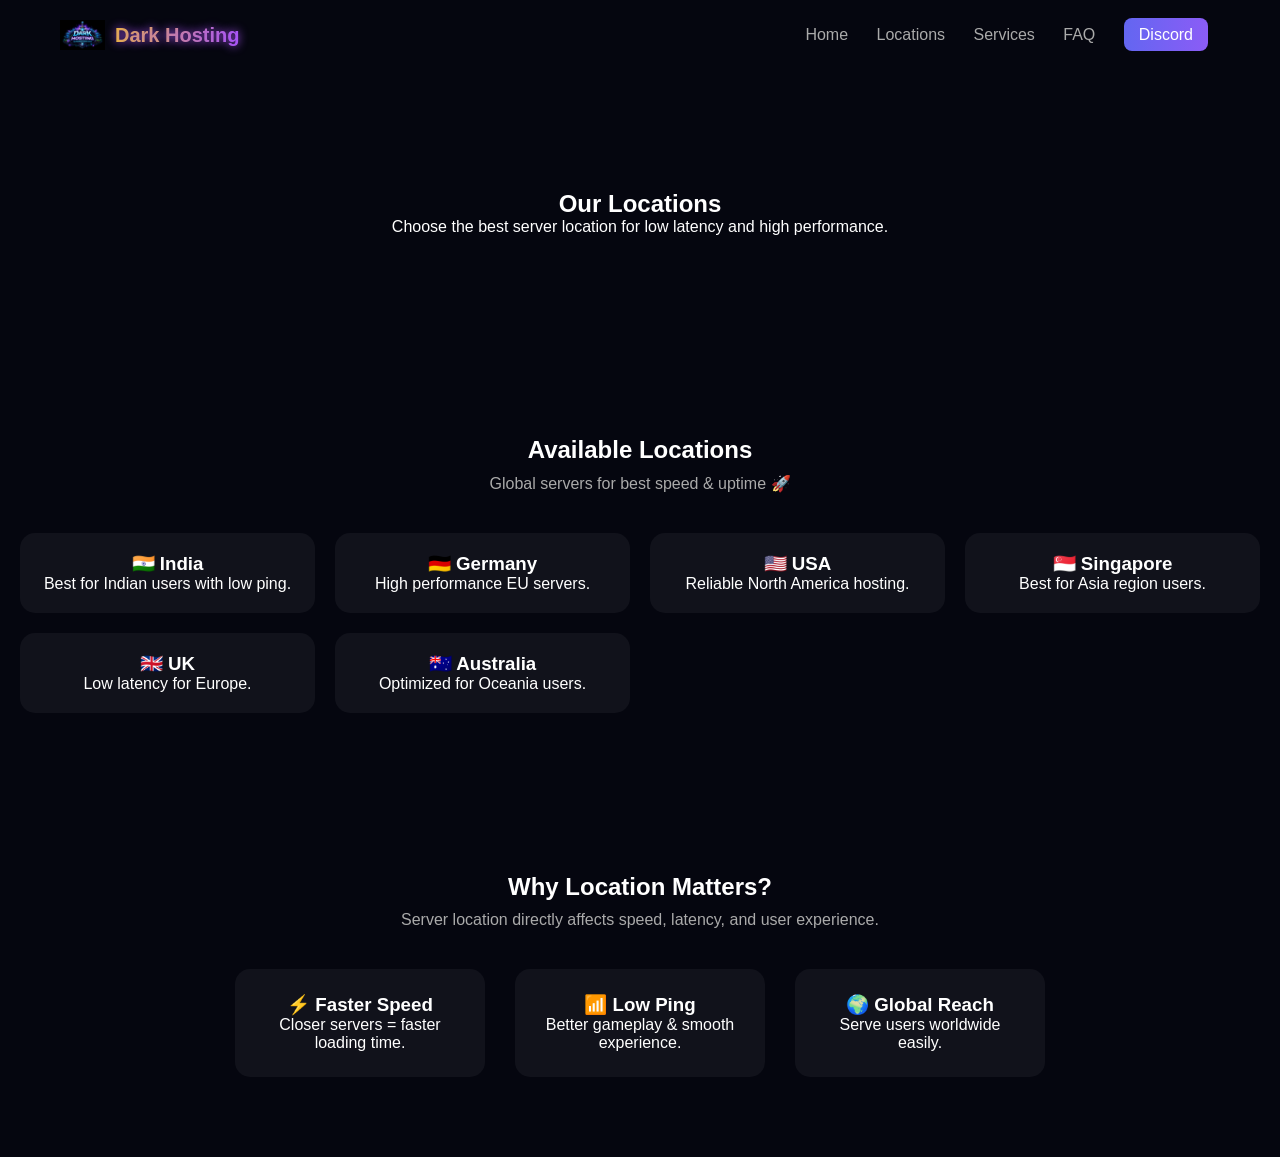
==== location.html @ d68a3a79 "Add files via upload" ====
<!DOCTYPE html>
<html lang="en">
<head>
<meta charset="UTF-8">
<meta name="viewport" content="width=device-width, initial-scale=1.0">
<title>Locations - Dark Hosting</title>

<link rel="stylesheet" href="style.css">
</head>
<body>

<div class="bg"></div>

<!-- NAVBAR -->
<header class="navbar">

  <div class="logo-box" onclick="goHome()">
    <img src="logo.png" class="logo-img">
    <span class="logo-text">Dark Hosting</span>
  </div>

  <nav>
    <a href="index.html">Home</a>
    <a href="#">Locations</a>
    <a href="services.html">Services</a>
    <a href="index.html#faq">FAQ</a>
    <a href="#" class="discord">Discord</a>
  </nav>

</header>

<!-- HERO -->
<section class="hero" style="justify-content:center;text-align:center;">

  <div>
    <h1>Our <span>Locations</span></h1>
    <p>Choose the best server location for low latency and high performance.</p>
  </div>

</section>

<!-- LOCATIONS -->
<section class="features">

  <h2>Available Locations</h2>
  <p class="sub">Global servers for best speed & uptime 🚀</p>

  <div class="feature-grid">

    <div class="fbox">
      <h3>🇮🇳 India</h3>
      <p>Best for Indian users with low ping.</p>
    </div>

    <div class="fbox">
      <h3>🇩🇪 Germany</h3>
      <p>High performance EU servers.</p>
    </div>

    <div class="fbox">
      <h3>🇺🇸 USA</h3>
      <p>Reliable North America hosting.</p>
    </div>

    <div class="fbox">
      <h3>🇸🇬 Singapore</h3>
      <p>Best for Asia region users.</p>
    </div>

    <div class="fbox">
      <h3>🇬🇧 UK</h3>
      <p>Low latency for Europe.</p>
    </div>

    <div class="fbox">
      <h3>🇦🇺 Australia</h3>
      <p>Optimized for Oceania users.</p>
    </div>

  </div>

</section>

<!-- WHY LOCATION IMPORTANT -->
<section class="owners">

  <h2>Why Location Matters?</h2>
  <p class="sub">
    Server location directly affects speed, latency, and user experience.
  </p>

  <div class="owners-box">

    <div class="owner">
      <h3>⚡ Faster Speed</h3>
      <p>Closer servers = faster loading time.</p>
    </div>

    <div class="owner">
      <h3>📶 Low Ping</h3>
      <p>Better gameplay & smooth experience.</p>
    </div>

    <div class="owner">
      <h3>🌍 Global Reach</h3>
      <p>Serve users worldwide easily.</p>
    </div>

  </div>

</section>

<script src="script.js"></script>
</body>
</html>
---- style.css ----
*{
margin:0;
padding:0;
box-sizing:border-box;
}

body{
font-family:Inter,sans-serif;
background:#05060f;
color:white;
overflow-x:hidden;
}

/* BACKGROUND */
.bg{
position:fixed;
width:100%;
height:100%;
background:
radial-gradient(circle at 20% 30%, #6366f1),
radial-gradient(circle at 80% 20%, #8b5cf6);
filter:blur(120px);
opacity:0.3;
animation:bgMove 8s infinite alternate;
z-index:-1;
}

@keyframes bgMove{
0%{transform:translateY(0)}
100%{transform:translateY(-60px)}
}

/* NAVBAR */
.navbar{
display:flex;
justify-content:space-between;
align-items:center;
padding:20px 60px;
}

.logo-box{
display:flex;
align-items:center;
cursor:pointer;
}

.logo-img{
width:45px;
margin-right:10px;
}

.logo-text{
font-size:20px;
font-weight:700;
background:linear-gradient(90deg,#facc15,#a855f7);
-webkit-background-clip:text;
color:transparent;
text-shadow:0 0 10px #a855f7;
}

nav a{
margin:0 12px;
color:#aaa;
text-decoration:none;
transition:0.3s;
}

nav a:hover{
color:white;
}

.discord{
background:linear-gradient(90deg,#6366f1,#8b5cf6);
padding:8px 15px;
border-radius:8px;
color:white;
}

/* HERO */
.hero{
display:flex;
justify-content:space-between;
align-items:center;
padding:120px 80px;
gap:40px;
}

.hero-left{
max-width:500px;
}

.hero-left h1{
font-size:50px;
line-height:1.2;
}

.hero-left span{
background:linear-gradient(90deg,#6366f1,#8b5cf6);
-webkit-background-clip:text;
color:transparent;
}

.hero-left p{
margin:15px 0;
color:#aaa;
}

/* BUTTONS */
.hero-buttons{
margin-top:20px;
}

.primary{
background:linear-gradient(90deg,#6366f1,#8b5cf6);
border:none;
padding:12px 22px;
border-radius:10px;
margin-right:10px;
color:white;
cursor:pointer;
transition:0.3s;
}

.primary:hover{
transform:scale(1.05);
box-shadow:0 0 15px #6366f1;
}

.secondary{
border:1px solid #444;
padding:12px 22px;
border-radius:10px;
background:none;
color:white;
cursor:pointer;
}

/* GLASS CARD */
.hero-right{
display:flex;
justify-content:center;
}

.glass-card{
display:grid;
grid-template-columns:1fr 1fr;
gap:15px;
background:rgba(255,255,255,0.05);
backdrop-filter:blur(20px);
padding:25px;
border-radius:20px;
border:1px solid rgba(255,255,255,0.1);
}

/* FLOAT */
.float{
animation:float 4s ease-in-out infinite;
}

@keyframes float{
0%{transform:translateY(0)}
50%{transform:translateY(-15px)}
100%{transform:translateY(0)}
}

/* BOX */
.box{
background:#0f122a;
padding:15px;
border-radius:12px;
transition:0.3s;
}

.box:hover{
transform:translateY(-5px) scale(1.05);
box-shadow:0 0 20px rgba(99,102,241,0.4);
}

.box p{
font-size:13px;
color:#aaa;
}

/* OWNERS */
.owners{
text-align:center;
padding:80px 20px;
}

.sub{
color:#aaa;
margin-top:10px;
}

.owners-box{
display:flex;
justify-content:center;
gap:30px;
margin-top:40px;
flex-wrap:wrap;
}

.owner{
background:rgba(255,255,255,0.05);
padding:25px;
border-radius:15px;
width:250px;
transition:0.3s;
}

.owner:hover{
transform:translateY(-8px);
box-shadow:0 0 20px #6366f1;
}

/* FEATURES */
.features{
text-align:center;
padding:80px 20px;
}

.feature-grid{
display:grid;
grid-template-columns:repeat(auto-fit,minmax(250px,1fr));
gap:20px;
margin-top:40px;
}

.fbox{
background:rgba(255,255,255,0.05);
padding:20px;
border-radius:15px;
transition:0.3s;
}

.fbox:hover{
transform:translateY(-5px);
box-shadow:0 0 20px #6366f1;
}

/* FAQ */
.faq{
text-align:center;
padding:80px 20px;
}

.faq-item{
background:#111;
margin:15px auto;
padding:15px;
width:60%;
border-radius:10px;
cursor:pointer;
transition:0.3s;
}

.faq-item:hover{
background:#1a1a2e;
}

.faq-item p{
display:none;
margin-top:10px;
color:#aaa;
}

/* PRICING */
.pricing{
text-align:center;
padding:80px 20px;
}

.pricing-grid{
display:grid;
grid-template-columns:repeat(auto-fit,minmax(220px,1fr));
gap:20px;
margin-top:40px;
}

.plan{
background:rgba(255,255,255,0.05);
padding:25px;
border-radius:15px;
transition:0.3s;
}

.plan:hover{
transform:translateY(-8px);
box-shadow:0 0 25px #6366f1;
}

.plan h1{
margin:10px 0;
}

.plan ul{
list-style:none;
margin:15px 0;
}

.plan li{
margin:6px 0;
color:#aaa;
}

.popular{
border:2px solid #6366f1;
}
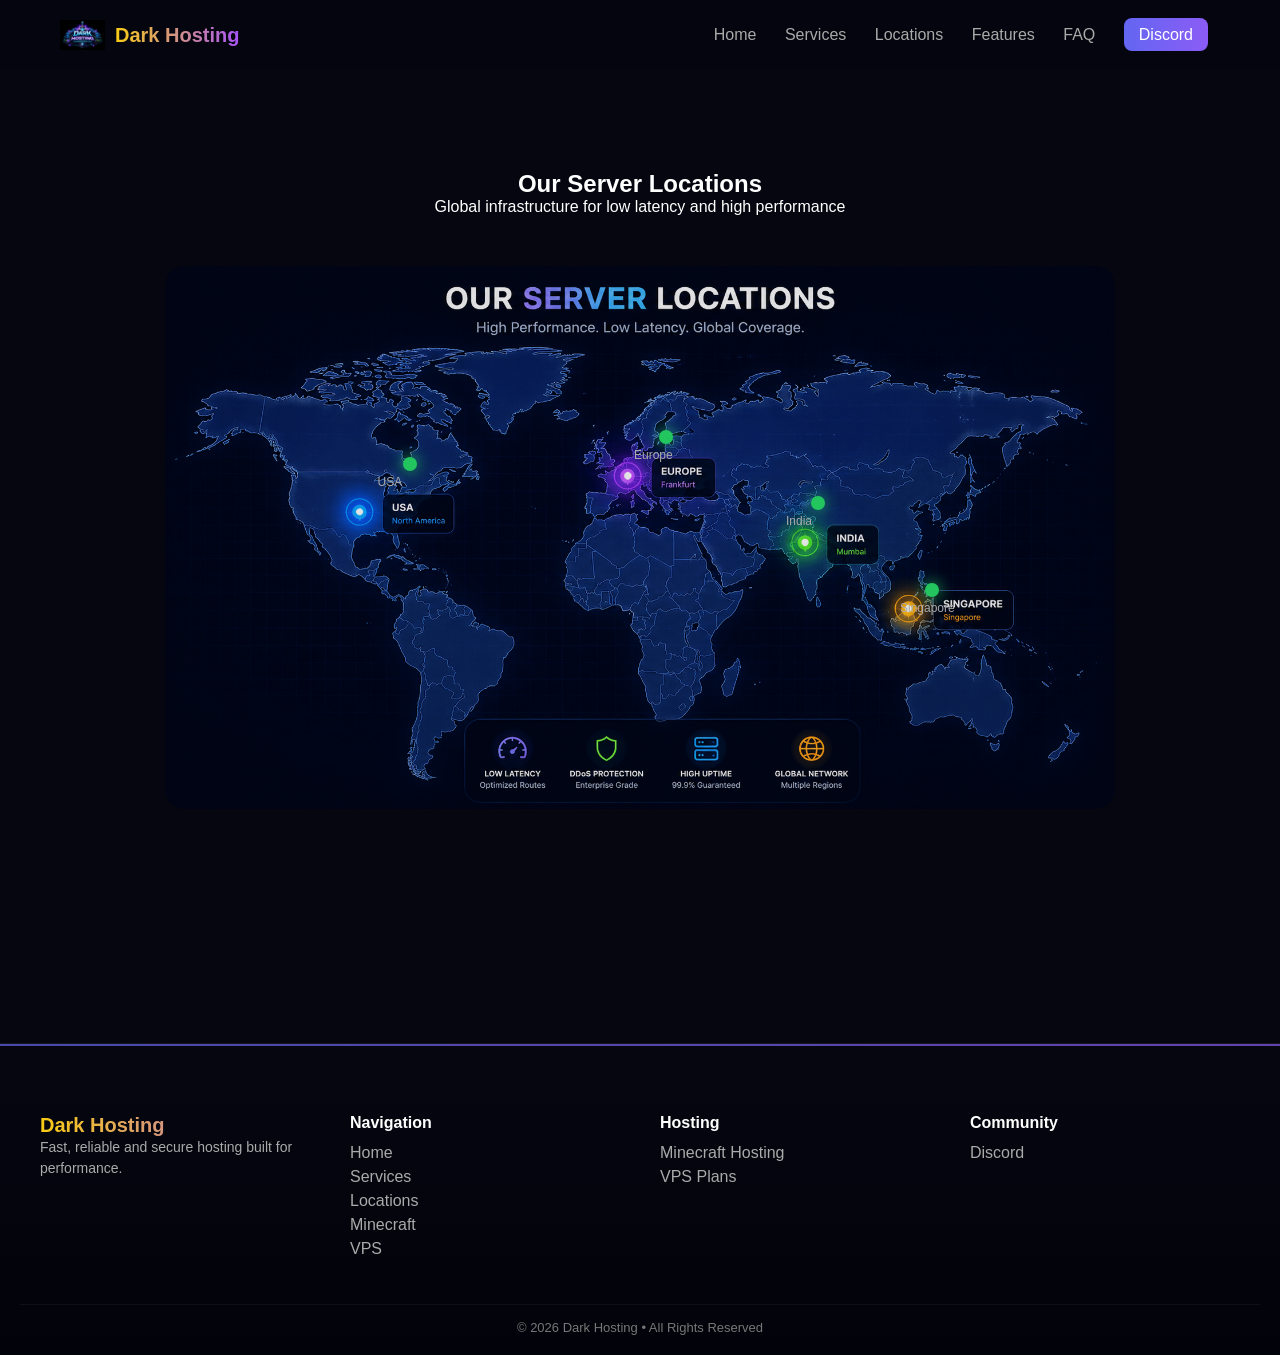
==== commit 61c90d53: "Add files via upload" ====
--- a/location.html
+++ b/location.html
@@ -6,6 +6,65 @@
 <title>Locations - Dark Hosting</title>
 
 <link rel="stylesheet" href="style.css">
+
+<style>
+
+/* SECTION */
+.map-section{
+text-align:center;
+padding:100px 20px;
+}
+
+/* MAP BOX */
+.map-box{
+position:relative;
+max-width:950px;
+margin:50px auto;
+animation:fadeIn 1s ease;
+}
+
+/* MAP */
+.map{
+width:100%;
+opacity:0.9;
+border-radius:20px;
+}
+
+/* NODE */
+.node{
+position:absolute;
+width:14px;
+height:14px;
+background:#22c55e;
+border-radius:50%;
+box-shadow:0 0 15px #22c55e;
+animation:pulse 1.5s infinite;
+}
+
+/* PULSE */
+@keyframes pulse{
+0%{transform:scale(1);opacity:1}
+50%{transform:scale(1.6);opacity:0.4}
+100%{transform:scale(1);opacity:1}
+}
+
+/* LABEL */
+.node-label{
+position:absolute;
+top:18px;
+left:-25px;
+font-size:12px;
+color:#aaa;
+}
+
+/* FADE */
+@keyframes fadeIn{
+from{opacity:0;transform:translateY(40px)}
+to{opacity:1;transform:translateY(0)}
+}
+
+</style>
+
 </head>
 <body>
 
@@ -13,103 +72,106 @@
 
 <!-- NAVBAR -->
 <header class="navbar">
+<div class="logo-box" onclick="location.href='index.html'">
+<img src="logo.png" class="logo-img">
+<span class="logo-text">Dark Hosting</span>
+</div>
 
-  <div class="logo-box" onclick="goHome()">
-    <img src="logo.png" class="logo-img">
-    <span class="logo-text">Dark Hosting</span>
-  </div>
-
-  <nav>
-    <a href="index.html">Home</a>
-    <a href="#">Locations</a>
-    <a href="services.html">Services</a>
-    <a href="index.html#faq">FAQ</a>
-    <a href="#" class="discord">Discord</a>
-  </nav>
-
+<nav>
+<a href="index.html">Home</a>
+<a href="services.html">Services</a>
+<a href="#">Locations</a>
+<a href="index.html#features">Features</a>
+<a href="index.html#faq">FAQ</a>
+<a href="https://discord.gg/Bnq87TZd" class="discord" target="_blank">Discord</a>
+</nav>
 </header>
 
-<!-- HERO -->
-<section class="hero" style="justify-content:center;text-align:center;">
+<!-- TITLE -->
+<section class="map-section reveal">
 
-  <div>
-    <h1>Our <span>Locations</span></h1>
-    <p>Choose the best server location for low latency and high performance.</p>
-  </div>
+<h1>Our <span>Server Locations</span></h1>
+<p class="sub">Global infrastructure for low latency and high performance</p>
+
+<div class="map-box reveal">
+
+<!-- MAP IMAGE -->
+<img src="map.png" class="map">
+
+<!-- INDIA -->
+<div class="node" style="top:42%; left:68%;">
+<div class="node-label">India</div>
+</div>
+
+<!-- EUROPE -->
+<div class="node" style="top:30%; left:52%;">
+<div class="node-label">Europe</div>
+</div>
+
+<!-- USA -->
+<div class="node" style="top:35%; left:25%;">
+<div class="node-label">USA</div>
+</div>
+
+<!-- SINGAPORE -->
+<div class="node" style="top:58%; left:80%;">
+<div class="node-label">Singapore</div>
+</div>
+
+</div>
 
 </section>
 
-<!-- LOCATIONS -->
-<section class="features">
+<!-- ✅ ONLY UPDATED FOOTER -->
+<footer class="footer">
+  <div class="footer-container">
 
-  <h2>Available Locations</h2>
-  <p class="sub">Global servers for best speed & uptime 🚀</p>
-
-  <div class="feature-grid">
-
-    <div class="fbox">
-      <h3>🇮🇳 India</h3>
-      <p>Best for Indian users with low ping.</p>
+    <div class="footer-box">
+      <h2 class="logo-text">Dark Hosting</h2>
+      <p>Fast, reliable and secure hosting built for performance.</p>
     </div>
 
-    <div class="fbox">
-      <h3>🇩🇪 Germany</h3>
-      <p>High performance EU servers.</p>
+    <div class="footer-box">
+      <h3>Navigation</h3>
+      <a href="index.html">Home</a>
+      <a href="services.html">Services</a>
+      <a href="location.html">Locations</a>
+      <a href="minecraft.html">Minecraft</a>
+      <a href="vps.html">VPS</a>
     </div>
 
-    <div class="fbox">
-      <h3>🇺🇸 USA</h3>
-      <p>Reliable North America hosting.</p>
+    <div class="footer-box">
+      <h3>Hosting</h3>
+      <a href="minecraft.html">Minecraft Hosting</a>
+      <a href="vps.html">VPS Plans</a>
     </div>
 
-    <div class="fbox">
-      <h3>🇸🇬 Singapore</h3>
-      <p>Best for Asia region users.</p>
-    </div>
-
-    <div class="fbox">
-      <h3>🇬🇧 UK</h3>
-      <p>Low latency for Europe.</p>
-    </div>
-
-    <div class="fbox">
-      <h3>🇦🇺 Australia</h3>
-      <p>Optimized for Oceania users.</p>
+    <div class="footer-box">
+      <h3>Community</h3>
+      <a href="https://discord.gg/Bnq87TZd" target="_blank">Discord</a>
     </div>
 
   </div>
 
-</section>
+  <div class="footer-bottom">
+    © 2026 Dark Hosting • All Rights Reserved
+  </div>
+</footer>
 
-<!-- WHY LOCATION IMPORTANT -->
-<section class="owners">
+<!-- ANIMATION SCRIPT -->
+<script>
+const observer = new IntersectionObserver(entries=>{
+entries.forEach(entry=>{
+if(entry.isIntersecting){
+entry.target.classList.add("show");
+}
+});
+});
 
-  <h2>Why Location Matters?</h2>
-  <p class="sub">
-    Server location directly affects speed, latency, and user experience.
-  </p>
+document.querySelectorAll('.reveal').forEach(el=>{
+observer.observe(el);
+});
+</script>
 
-  <div class="owners-box">
-
-    <div class="owner">
-      <h3>⚡ Faster Speed</h3>
-      <p>Closer servers = faster loading time.</p>
-    </div>
-
-    <div class="owner">
-      <h3>📶 Low Ping</h3>
-      <p>Better gameplay & smooth experience.</p>
-    </div>
-
-    <div class="owner">
-      <h3>🌍 Global Reach</h3>
-      <p>Serve users worldwide easily.</p>
-    </div>
-
-  </div>
-
-</section>
-
-<script src="script.js"></script>
 </body>
-</html>+</html>
--- a/style.css
+++ b/style.css
@@ -8,7 +8,6 @@
 font-family:Inter,sans-serif;
 background:#05060f;
 color:white;
-overflow-x:hidden;
 }
 
 /* BACKGROUND */
@@ -36,6 +35,11 @@
 justify-content:space-between;
 align-items:center;
 padding:20px 60px;
+position:sticky;
+top:0;
+background:rgba(5,6,15,0.7);
+backdrop-filter:blur(10px);
+z-index:1000;
 }
 
 .logo-box{
@@ -55,18 +59,32 @@
 background:linear-gradient(90deg,#facc15,#a855f7);
 -webkit-background-clip:text;
 color:transparent;
-text-shadow:0 0 10px #a855f7;
 }
 
 nav a{
 margin:0 12px;
 color:#aaa;
 text-decoration:none;
+position:relative;
+}
+
+nav a:hover{
+color:white;
+}
+
+nav a::after{
+content:"";
+position:absolute;
+left:0;
+bottom:-4px;
+width:0%;
+height:2px;
+background:linear-gradient(90deg,#6366f1,#8b5cf6);
 transition:0.3s;
 }
 
-nav a:hover{
-color:white;
+nav a:hover::after{
+width:100%;
 }
 
 .discord{
@@ -85,13 +103,10 @@
 gap:40px;
 }
 
-.hero-left{
-max-width:500px;
-}
-
 .hero-left h1{
-font-size:50px;
+font-size:48px;
 line-height:1.2;
+animation:fadeUp 1s ease forwards;
 }
 
 .hero-left span{
@@ -103,11 +118,12 @@
 .hero-left p{
 margin:15px 0;
 color:#aaa;
-}
-
-/* BUTTONS */
+animation:fadeUp 1.3s ease forwards;
+}
+
 .hero-buttons{
 margin-top:20px;
+animation:fadeUp 1.5s ease forwards;
 }
 
 .primary{
@@ -122,8 +138,8 @@
 }
 
 .primary:hover{
-transform:scale(1.05);
-box-shadow:0 0 15px #6366f1;
+transform:translateY(-3px) scale(1.05);
+box-shadow:0 0 25px #6366f1;
 }
 
 .secondary{
@@ -135,12 +151,7 @@
 cursor:pointer;
 }
 
-/* GLASS CARD */
-.hero-right{
-display:flex;
-justify-content:center;
-}
-
+/* CARD */
 .glass-card{
 display:grid;
 grid-template-columns:1fr 1fr;
@@ -149,21 +160,8 @@
 backdrop-filter:blur(20px);
 padding:25px;
 border-radius:20px;
-border:1px solid rgba(255,255,255,0.1);
-}
-
-/* FLOAT */
-.float{
-animation:float 4s ease-in-out infinite;
-}
-
-@keyframes float{
-0%{transform:translateY(0)}
-50%{transform:translateY(-15px)}
-100%{transform:translateY(0)}
-}
-
-/* BOX */
+}
+
 .box{
 background:#0f122a;
 padding:15px;
@@ -172,24 +170,14 @@
 }
 
 .box:hover{
-transform:translateY(-5px) scale(1.05);
-box-shadow:0 0 20px rgba(99,102,241,0.4);
-}
-
-.box p{
-font-size:13px;
-color:#aaa;
+transform:translateY(-8px) scale(1.03);
+box-shadow:0 0 25px rgba(99,102,241,0.4);
 }
 
 /* OWNERS */
 .owners{
 text-align:center;
 padding:80px 20px;
-}
-
-.sub{
-color:#aaa;
-margin-top:10px;
 }
 
 .owners-box{
@@ -205,12 +193,12 @@
 padding:25px;
 border-radius:15px;
 width:250px;
-transition:0.3s;
+transition:0.4s;
 }
 
 .owner:hover{
-transform:translateY(-8px);
-box-shadow:0 0 20px #6366f1;
+transform:translateY(-10px);
+box-shadow:0 0 30px #6366f1;
 }
 
 /* FEATURES */
@@ -230,12 +218,12 @@
 background:rgba(255,255,255,0.05);
 padding:20px;
 border-radius:15px;
-transition:0.3s;
+transition:0.4s;
 }
 
 .fbox:hover{
-transform:translateY(-5px);
-box-shadow:0 0 20px #6366f1;
+transform:translateY(-10px);
+box-shadow:0 0 30px #6366f1;
 }
 
 /* FAQ */
@@ -251,11 +239,6 @@
 width:60%;
 border-radius:10px;
 cursor:pointer;
-transition:0.3s;
-}
-
-.faq-item:hover{
-background:#1a1a2e;
 }
 
 .faq-item p{
@@ -264,45 +247,69 @@
 color:#aaa;
 }
 
-/* PRICING */
-.pricing{
-text-align:center;
-padding:80px 20px;
-}
-
-.pricing-grid{
+/* ===== 💎 PRO FOOTER ===== */
+.footer{
+margin-top:80px;
+padding:70px 20px 20px;
+background:linear-gradient(180deg,#05060f,#02030a);
+border-top:1px solid rgba(255,255,255,0.08);
+position:relative;
+}
+
+.footer::before{
+content:"";
+position:absolute;
+top:0;
+left:0;
+width:100%;
+height:2px;
+background:linear-gradient(90deg,#6366f1,#8b5cf6);
+opacity:0.7;
+}
+
+.footer-container{
+max-width:1200px;
+margin:0 auto;
 display:grid;
 grid-template-columns:repeat(auto-fit,minmax(220px,1fr));
-gap:20px;
+gap:40px;
+}
+
+.footer-box h3{
+margin-bottom:12px;
+font-size:16px;
+}
+
+.footer-box p{
+color:#aaa;
+font-size:14px;
+line-height:1.5;
+}
+
+.footer-box a{
+display:block;
+color:#aaa;
+text-decoration:none;
+margin:6px 0;
+transition:0.3s;
+}
+
+.footer-box a:hover{
+color:white;
+transform:translateX(6px);
+}
+
+.footer-bottom{
+text-align:center;
 margin-top:40px;
-}
-
-.plan{
-background:rgba(255,255,255,0.05);
-padding:25px;
-border-radius:15px;
-transition:0.3s;
-}
-
-.plan:hover{
-transform:translateY(-8px);
-box-shadow:0 0 25px #6366f1;
-}
-
-.plan h1{
-margin:10px 0;
-}
-
-.plan ul{
-list-style:none;
-margin:15px 0;
-}
-
-.plan li{
-margin:6px 0;
-color:#aaa;
-}
-
-.popular{
-border:2px solid #6366f1;
-}+padding-top:15px;
+border-top:1px solid rgba(255,255,255,0.05);
+color:#777;
+font-size:13px;
+}
+
+/* ANIMATION */
+@keyframes fadeUp{
+from{opacity:0;transform:translateY(40px)}
+to{opacity:1;transform:translateY(0)}
+}
